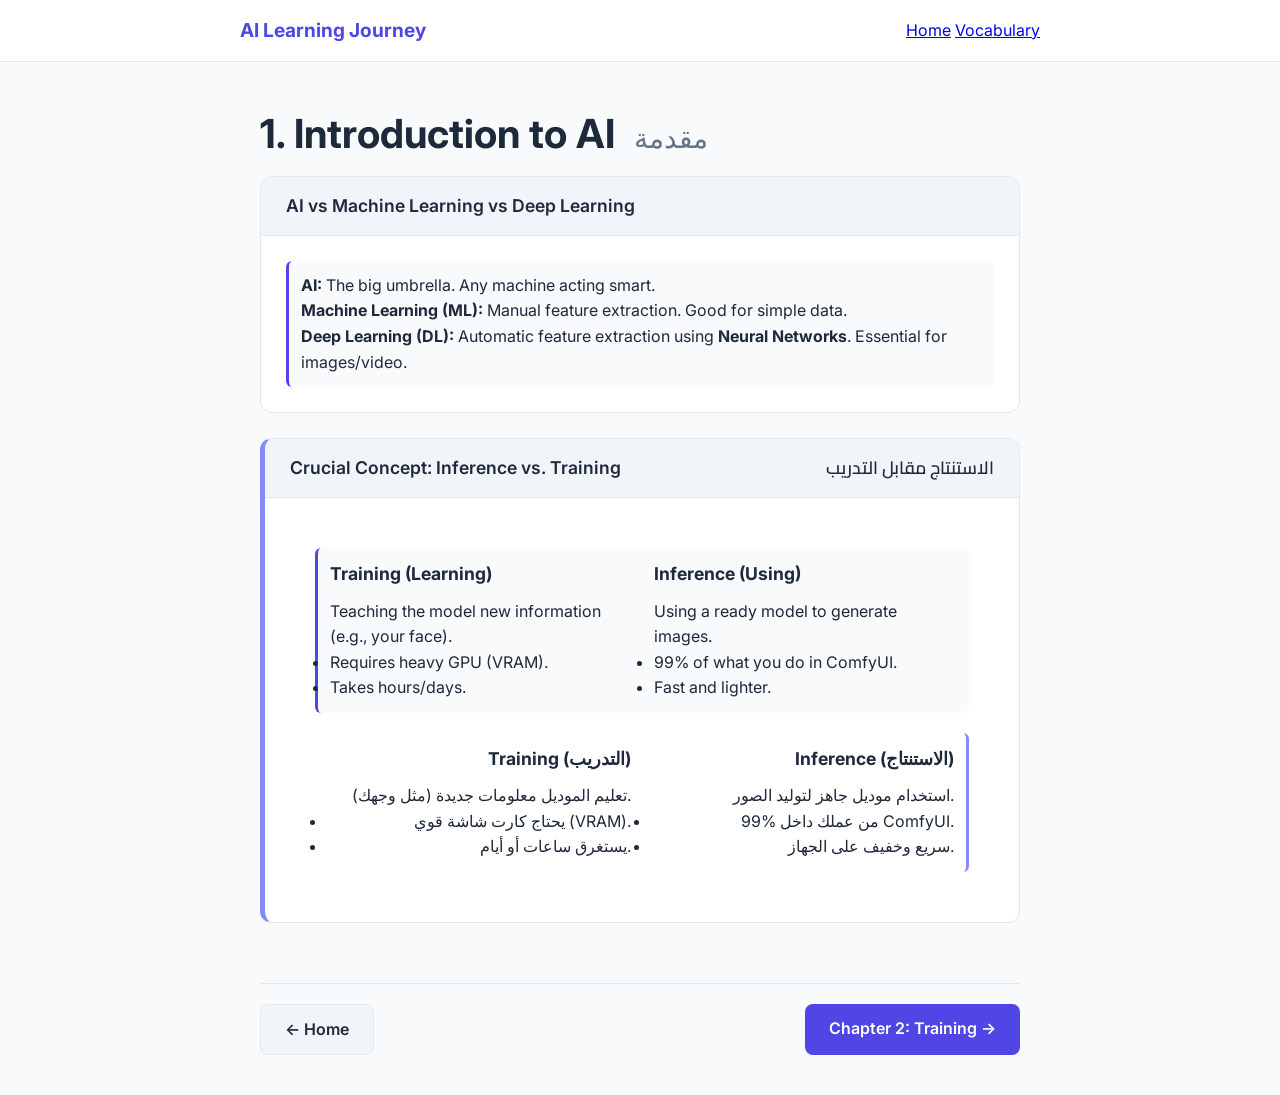
==== 01_Introduction.html @ 179438f7 "V1" ====
<!DOCTYPE html>
<html lang="en">

<head>
    <meta charset="UTF-8">
    <meta name="viewport" content="width=device-width, initial-scale=1.0">
    <title>Chapter 1: Introduction - AI Learning Journey</title>
    <link rel="preconnect" href="https://fonts.googleapis.com">
    <link rel="preconnect" href="https://fonts.gstatic.com" crossorigin>
    <link
        href="https://fonts.googleapis.com/css2?family=Cairo:wght@400;600;700&family=Inter:wght@400;600;700&display=swap"
        rel="stylesheet">
    <link rel="stylesheet" href="styles.css">
</head>

<body>

    <nav class="navbar">
        <div class="nav-container">
            <a href="index.html" class="nav-logo">AI Learning Journey</a>
            <div class="nav-links">
                <a href="index.html">Home</a>
                <a href="vocabulary.html">Vocabulary</a>
            </div>
        </div>
    </nav>

    <div class="container">

        <h1>1. Introduction to AI <span class="arabic-title">مقدمة</span></h1>

        <div class="card">
            <div class="card-header">
                <span class="card-title">AI vs Machine Learning vs Deep Learning</span>
            </div>
            <div class="card-content">
                <div class="lang-section en">
                    <p><strong>AI:</strong> The big umbrella. Any machine acting smart.</p>
                    <p><strong>Machine Learning (ML):</strong> Manual feature extraction. Good for simple data.</p>
                    <p><strong>Deep Learning (DL):</strong> Automatic feature extraction using <strong>Neural
                            Networks</strong>. Essential for images/video.</p>
                </div>
            </div>
        </div>

        <!-- Inference vs Training -->
        <div class="card" style="border-left: 5px solid var(--secondary-color);">
            <div class="card-header">
                <span class="card-title">Crucial Concept: Inference vs. Training</span>
                <span class="card-title arabic-text">الاستنتاج مقابل التدريب</span>
            </div>
            <div class="card-content">
                <div class="card-content">
                    <!-- English -->
                    <div class="lang-section en">
                        <div style="display: grid; grid-template-columns: 1fr 1fr; gap: 20px;">
                            <div>
                                <h4>Training (Learning)</h4>
                                <p class="definition">Teaching the model new information (e.g., your face).</p>
                                <ul>
                                    <li>Requires heavy GPU (VRAM).</li>
                                    <li>Takes hours/days.</li>
                                </ul>
                            </div>
                            <div>
                                <h4>Inference (Using)</h4>
                                <p class="definition">Using a ready model to generate images.</p>
                                <ul>
                                    <li>99% of what you do in ComfyUI.</li>
                                    <li>Fast and lighter.</li>
                                </ul>
                            </div>
                        </div>
                    </div>
                    <!-- Arabic -->
                    <div class="lang-section ar">
                        <div style="display: grid; grid-template-columns: 1fr 1fr; gap: 20px;">
                            <div>
                                <h4>Training (التدريب)</h4>
                                <p class="definition">تعليم الموديل معلومات جديدة (مثل وجهك).</p>
                                <ul>
                                    <li>يحتاج كارت شاشة قوي (VRAM).</li>
                                    <li>يستغرق ساعات أو أيام.</li>
                                </ul>
                            </div>
                            <div>
                                <h4>Inference (الاستنتاج)</h4>
                                <p class="definition">استخدام موديل جاهز لتوليد الصور.</p>
                                <ul>
                                    <li>99% من عملك داخل ComfyUI.</li>
                                    <li>سريع وخفيف على الجهاز.</li>
                                </ul>
                            </div>
                        </div>
                    </div>
                </div>
            </div>
        </div>

        <!-- Navigation Buttons -->
        <div class="nav-buttons">
            <a href="index.html" class="btn-nav btn-prev">← Home</a>
            <a href="02_Training_Concepts.html" class="btn-nav btn-next">Chapter 2: Training →</a>
        </div>

    </div>

</body>

</html>
---- styles.css ----
:root {
    --primary-color: #4f46e5;
    --secondary-color: #818cf8;
    --background-color: #f8fafc;
    --surface-color: #ffffff;
    --text-main: #1e293b;
    --text-muted: #64748b;
    --border-color: #e2e8f0;
}

* {
    box-sizing: border-box;
    margin: 0;
    padding: 0;
}

body {
    font-family: 'Inter', sans-serif;
    background-color: var(--background-color);
    color: var(--text-main);
    line-height: 1.6;
    display: block;
    /* Reverted from flex */
}

/* Navbar */
.navbar {
    background-color: var(--surface-color);
    border-bottom: 1px solid var(--border-color);
    padding: 15px 20px;
    position: sticky;
    top: 0;
    z-index: 100;
}

.nav-container {
    max-width: 800px;
    margin: 0 auto;
    display: flex;
    justify-content: space-between;
    align-items: center;
}

.nav-logo {
    font-weight: 700;
    font-size: 1.2rem;
    color: var(--primary-color);
    text-decoration: none;
}

/* Main Container */
.container {
    max-width: 800px;
    margin: 40px auto;
    padding: 0 20px;
}

/* Typography */
h1 {
    font-size: 2.5rem;
    margin-bottom: 10px;
    color: var(--text-main);
}

h2 {
    font-size: 1.8rem;
    margin-top: 50px;
    margin-bottom: 20px;
    border-bottom: 2px solid var(--border-color);
    padding-bottom: 15px;
    color: var(--text-main);
}

h3 {
    font-size: 1.4rem;
    margin-top: 30px;
    margin-bottom: 15px;
    color: var(--primary-color);
}

h4 {
    font-size: 1.1rem;
    margin-bottom: 10px;
    color: var(--text-main);
}

.arabic-text {
    font-family: 'Cairo', sans-serif;
    direction: rtl;
}

.arabic-title {
    display: inline-block;
    font-size: 0.7em;
    color: var(--text-muted);
    margin-left: 10px;
    font-weight: 400;
}

/* Cards */
.card {
    background: var(--surface-color);
    border: 1px solid var(--border-color);
    border-radius: 12px;
    margin-bottom: 25px;
    overflow: hidden;
    transition: transform 0.2s ease, box-shadow 0.2s ease;
}

.card:hover {
    transform: translateY(-2px);
    box-shadow: 0 10px 15px -3px rgb(0 0 0 / 0.1);
}

.card-header {
    background-color: #f1f5f9;
    padding: 15px 25px;
    border-bottom: 1px solid var(--border-color);
    display: flex;
    justify-content: space-between;
    align-items: center;
}

.card-title {
    font-weight: 600;
    font-size: 1.1rem;
}

.card-content {
    padding: 25px;
    display: flex;
    flex-direction: column;
    gap: 20px;
}

.lang-section {
    padding: 12px;
    border-radius: 6px;
}

.lang-section.en {
    border-left: 3px solid var(--primary-color);
    background: #f8fafc;
}

.lang-section.ar {
    border-right: 3px solid var(--secondary-color);
    background: #fff;
    text-align: right;
}

.highlight {
    background-color: #fef08a;
    padding: 0 4px;
    border-radius: 2px;
}

.example-box {
    background-color: #eff6ff;
    border: 1px dashed #60a5fa;
    padding: 15px;
    border-radius: 6px;
    margin-top: 10px;
    font-family: monospace;
    color: #1e40af;
}

/* Vocabulary Table */
table {
    width: 100%;
    border-collapse: collapse;
    background: white;
    border-radius: 8px;
    overflow: hidden;
    box-shadow: 0 1px 3px 0 rgb(0 0 0 / 0.1);
    margin-bottom: 20px;
}

th,
td {
    padding: 12px 15px;
    border-bottom: 1px solid var(--border-color);
    text-align: left;
}

th {
    background-color: var(--primary-color);
    /* Restored blue header */
    color: white;
    font-weight: 600;
}

th.ar,
td.ar-meaning {
    text-align: right;
    font-family: 'Cairo', sans-serif;
}

.term {
    font-weight: 700;
    color: var(--primary-color);
}

/* Helper Buttons */
.btn {
    display: inline-block;
    padding: 10px 20px;
    background: white;
    border: 1px solid var(--border-color);
    border-radius: 6px;
    text-decoration: none;
    color: var(--text-main);
    font-weight: 500;
    transition: all 0.2s;
}

.btn:hover {
    background: #f8fafc;
    border-color: #cbd5e1;
}

.btn-primary {
    background: var(--primary-color);
    color: white;
    border: none;
}

.btn-primary:hover {
    background: #4338ca;
}

/* Note-Taking System Styles */
.note-section {
    border-left: 4px solid var(--primary-color);
    padding-left: 20px;
    margin-bottom: 30px;
}

.note-summary {
    background-color: #f8fafc;
    padding: 15px;
    border-radius: 8px;
    font-style: italic;
    color: var(--text-muted);
    margin-bottom: 15px;
    border: 1px solid var(--border-color);
}

.note-concepts {
    margin-bottom: 15px;
}

.note-concepts ul {
    list-style: none;
    padding-left: 0;
}

.note-concepts li {
    position: relative;
    padding-left: 25px;
    margin-bottom: 8px;
}

.note-concepts li::before {
    content: "•";
    color: var(--primary-color);
    font-weight: bold;
    position: absolute;
    left: 5px;
    font-size: 1.2em;
}

.note-example {
    background-color: #eff6ff;
    border-left: 4px solid #60a5fa;
    padding: 15px;
    border-radius: 0 8px 8px 0;
    margin-top: 15px;
}

.note-terms {
    margin-top: 15px;
    padding-top: 15px;
    border-top: 1px dashed var(--border-color);
    font-size: 0.9em;
}

.highlight-term {
    background-color: #e0e7ff;
    color: var(--primary-color);
    padding: 2px 6px;
    border-radius: 4px;
    font-weight: 600;
}

/* Navigation Buttons (Multi-Page) */
.nav-buttons {
    display: flex;
    justify-content: space-between;
    margin-top: 60px;
    padding-top: 20px;
    border-top: 1px solid var(--border-color);
}

.btn-nav {
    display: inline-block;
    padding: 12px 24px;
    border-radius: 8px;
    text-decoration: none;
    font-weight: 600;
    transition: transform 0.2s, box-shadow 0.2s;
}

.btn-next {
    background-color: var(--primary-color);
    color: white;
    margin-left: auto;
    /* Push to right if alone */
}

.btn-prev {
    background-color: #f1f5f9;
    color: var(--text-color);
    border: 1px solid var(--border-color);
}

.btn-nav:hover {
    transform: translateY(-2px);
    box-shadow: 0 4px 12px rgba(0, 0, 0, 0.1);
}
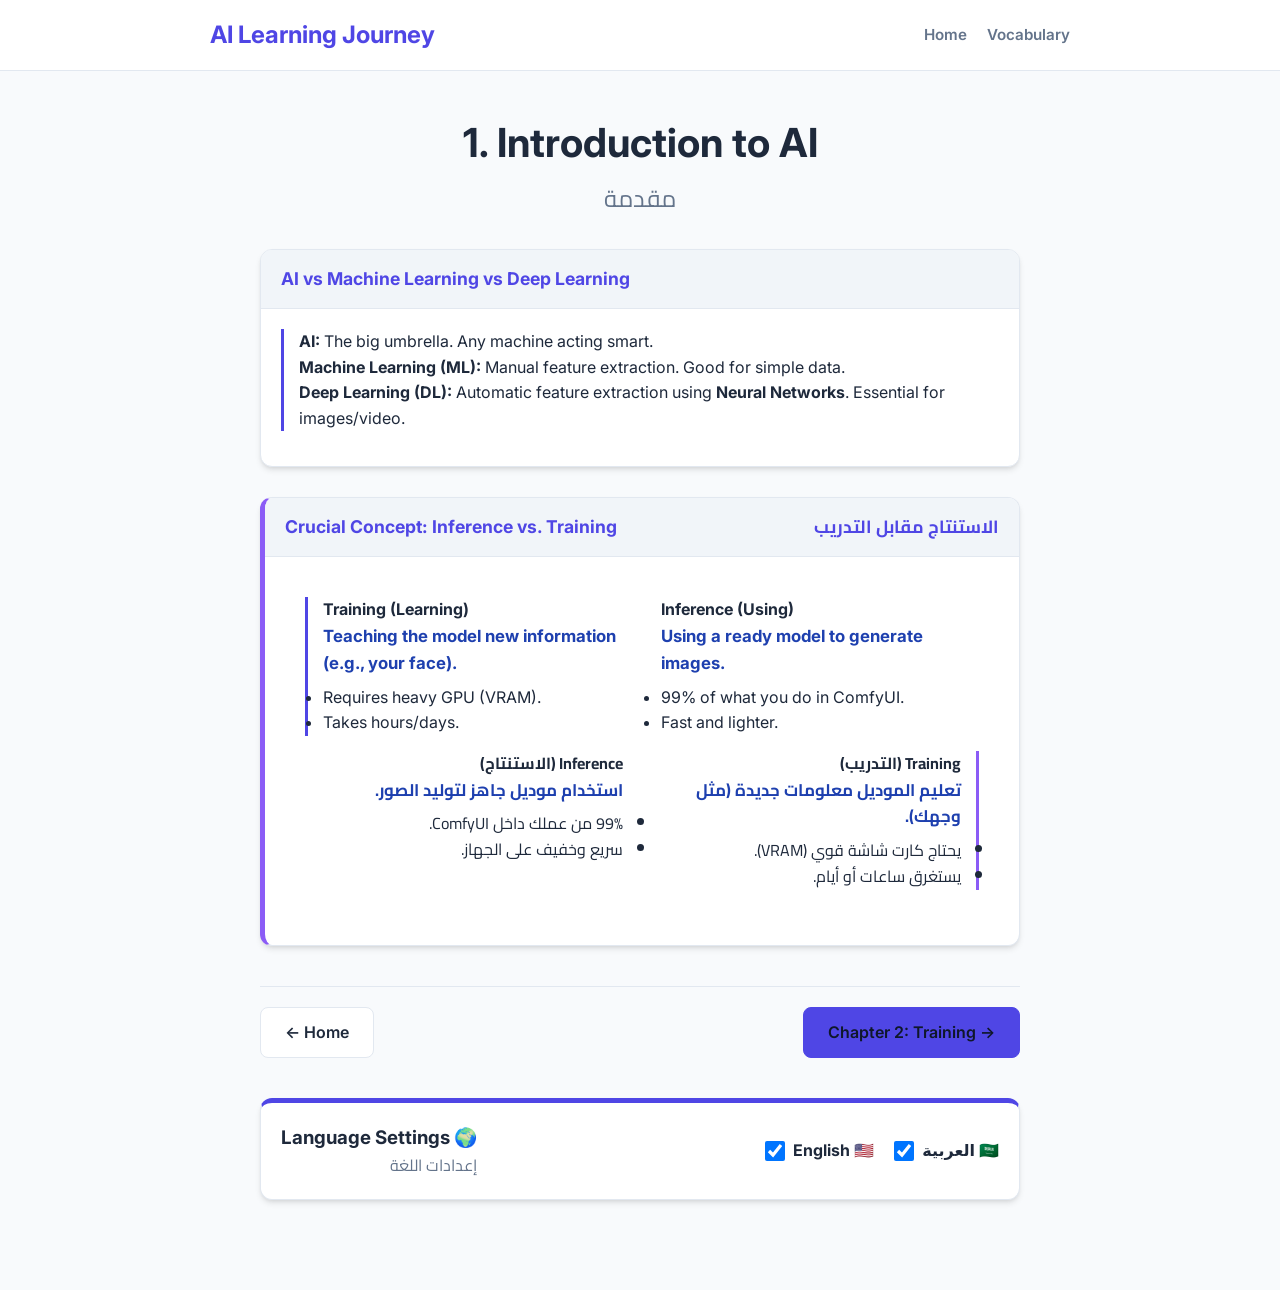
==== commit b913836d: "S2_L1_Done" ====
--- a/01_Introduction.html
+++ b/01_Introduction.html
@@ -103,8 +103,47 @@
             <a href="02_Training_Concepts.html" class="btn-nav btn-next">Chapter 2: Training →</a>
         </div>
 
+        <!-- Language Settings -->
+        <div class="card" style="margin-top: 40px; border-top: 5px solid var(--primary-color); padding: 20px;">
+            <div style="display: flex; justify-content: space-between; align-items: center;">
+                <div>
+                    <h3 style="margin: 0;">Language Settings 🌍</h3>
+                    <p class="arabic-text" style="margin: 0; color: var(--text-muted);">إعدادات اللغة</p>
+                </div>
+                <div style="display: flex; gap: 20px;">
+                    <label style="cursor: pointer; display: flex; align-items: center; gap: 8px; font-weight: bold;">
+                        <input type="checkbox" id="toggle-en" checked style="width: 20px; height: 20px;">
+                        English 🇺🇸
+                    </label>
+                    <label style="cursor: pointer; display: flex; align-items: center; gap: 8px; font-weight: bold;">
+                        <input type="checkbox" id="toggle-ar" checked style="width: 20px; height: 20px;">
+                        العربية 🇸🇦
+                    </label>
+                </div>
+            </div>
+        </div>
+
     </div>
 
+    <!-- Persistent Language Script -->
+    <script>
+        const enCheckbox = document.getElementById('toggle-en');
+        const arCheckbox = document.getElementById('toggle-ar');
+        const body = document.body;
+
+        function applyLanguageSettings() {
+            const showEn = localStorage.getItem('show-en') !== 'false';
+            const showAr = localStorage.getItem('show-ar') !== 'false';
+            enCheckbox.checked = showEn;
+            arCheckbox.checked = showAr;
+            if (!showEn) body.classList.add('hide-en'); else body.classList.remove('hide-en');
+            if (!showAr) body.classList.add('hide-ar'); else body.classList.remove('hide-ar');
+        }
+
+        enCheckbox.addEventListener('change', (e) => { localStorage.setItem('show-en', e.target.checked); applyLanguageSettings(); });
+        arCheckbox.addEventListener('change', (e) => { localStorage.setItem('show-ar', e.target.checked); applyLanguageSettings(); });
+        applyLanguageSettings();
+    </script>
 </body>
 
 </html>
--- a/styles.css
+++ b/styles.css
@@ -1,11 +1,29 @@
 :root {
+    /* Clean Light Theme Palette */
     --primary-color: #4f46e5;
-    --secondary-color: #818cf8;
-    --background-color: #f8fafc;
-    --surface-color: #ffffff;
+    /* Indigo 600 */
+    --primary-hover: #4338ca;
+    /* Indigo 700 */
+    --secondary-color: #8b5cf6;
+    /* Violet 500 */
+    --secondary-hover: #7c3aed;
+
+    --bg-main: #f8fafc;
+    /* Slate 50 (Light Grey) */
+    --bg-card: #ffffff;
+    /* White */
+    --bg-card-hover: #ffffff;
+
     --text-main: #1e293b;
+    /* Slate 800 (Dark Grey) */
     --text-muted: #64748b;
+    /* Slate 500 */
     --border-color: #e2e8f0;
+    /* Slate 200 */
+
+    --shadow-sm: 0 1px 2px 0 rgb(0 0 0 / 0.05);
+    --shadow-md: 0 4px 6px -1px rgb(0 0 0 / 0.1), 0 2px 4px -2px rgb(0 0 0 / 0.1);
+    --shadow-lg: 0 10px 15px -3px rgb(0 0 0 / 0.1), 0 4px 6px -4px rgb(0 0 0 / 0.1);
 }
 
 * {
@@ -15,37 +33,74 @@
 }
 
 body {
-    font-family: 'Inter', sans-serif;
-    background-color: var(--background-color);
+    font-family: 'Inter', system-ui, -apple-system, sans-serif;
+    background-color: var(--bg-main);
     color: var(--text-main);
     line-height: 1.6;
-    display: block;
-    /* Reverted from flex */
+    padding-bottom: 50px;
+}
+
+h1,
+h2,
+h3,
+h4,
+h5,
+h6 {
+    color: var(--text-main);
+}
+
+.arabic-title,
+.arabic-text {
+    font-family: 'Cairo', sans-serif;
 }
 
 /* Navbar */
 .navbar {
-    background-color: var(--surface-color);
+    background-color: rgba(255, 255, 255, 0.9);
+    backdrop-filter: blur(10px);
     border-bottom: 1px solid var(--border-color);
-    padding: 15px 20px;
     position: sticky;
     top: 0;
     z-index: 100;
+    padding: 1rem 0;
 }
 
 .nav-container {
-    max-width: 800px;
+    max-width: 900px;
     margin: 0 auto;
+    padding: 0 20px;
     display: flex;
     justify-content: space-between;
     align-items: center;
 }
 
 .nav-logo {
+    font-size: 1.5rem;
     font-weight: 700;
-    font-size: 1.2rem;
     color: var(--primary-color);
     text-decoration: none;
+    transition: color 0.3s;
+}
+
+.nav-logo:hover {
+    color: var(--primary-hover);
+}
+
+.nav-links {
+    display: flex;
+    gap: 20px;
+}
+
+.nav-links a {
+    color: var(--text-muted);
+    text-decoration: none;
+    font-weight: 600;
+    font-size: 0.95rem;
+    transition: color 0.3s;
+}
+
+.nav-links a:hover {
+    color: var(--primary-color);
 }
 
 /* Main Container */
@@ -55,66 +110,42 @@
     padding: 0 20px;
 }
 
-/* Typography */
 h1 {
     font-size: 2.5rem;
-    margin-bottom: 10px;
-    color: var(--text-main);
-}
-
-h2 {
-    font-size: 1.8rem;
-    margin-top: 50px;
-    margin-bottom: 20px;
-    border-bottom: 2px solid var(--border-color);
-    padding-bottom: 15px;
-    color: var(--text-main);
-}
-
-h3 {
-    font-size: 1.4rem;
-    margin-top: 30px;
-    margin-bottom: 15px;
-    color: var(--primary-color);
-}
-
-h4 {
-    font-size: 1.1rem;
-    margin-bottom: 10px;
-    color: var(--text-main);
-}
-
-.arabic-text {
-    font-family: 'Cairo', sans-serif;
-    direction: rtl;
-}
-
-.arabic-title {
-    display: inline-block;
-    font-size: 0.7em;
-    color: var(--text-muted);
-    margin-left: 10px;
+    margin-bottom: 30px;
+    text-align: center;
+    color: var(--text-main);
+}
+
+h1 .arabic-title {
+    display: block;
+    font-size: 1.5rem;
+    margin-top: 5px;
+    color: var(--text-muted);
     font-weight: 400;
 }
 
 /* Cards */
 .card {
-    background: var(--surface-color);
+    background-color: var(--bg-card);
     border: 1px solid var(--border-color);
     border-radius: 12px;
-    margin-bottom: 25px;
+    padding: 0;
+    margin-bottom: 30px;
+    box-shadow: var(--shadow-md);
     overflow: hidden;
-    transition: transform 0.2s ease, box-shadow 0.2s ease;
+    transition: transform 0.2s, box-shadow 0.2s;
 }
 
 .card:hover {
     transform: translateY(-2px);
-    box-shadow: 0 10px 15px -3px rgb(0 0 0 / 0.1);
+    box-shadow: var(--shadow-lg);
 }
 
 .card-header {
     background-color: #f1f5f9;
-    padding: 15px 25px;
+    /* Light Grey Header */
+    padding: 15px 20px;
     border-bottom: 1px solid var(--border-color);
     display: flex;
     justify-content: space-between;
@@ -122,209 +153,286 @@
 }
 
 .card-title {
-    font-weight: 600;
+    font-weight: 700;
     font-size: 1.1rem;
+    color: var(--primary-color);
+}
+
+.arabic-text {
+    font-family: 'Cairo', sans-serif;
+    direction: rtl;
 }
 
 .card-content {
-    padding: 25px;
-    display: flex;
-    flex-direction: column;
-    gap: 20px;
-}
-
+    padding: 20px;
+}
+
+/* Language Sections */
 .lang-section {
-    padding: 12px;
-    border-radius: 6px;
+    margin-bottom: 15px;
 }
 
 .lang-section.en {
     border-left: 3px solid var(--primary-color);
-    background: #f8fafc;
+    padding-left: 15px;
 }
 
 .lang-section.ar {
     border-right: 3px solid var(--secondary-color);
-    background: #fff;
+    padding-right: 15px;
     text-align: right;
-}
-
-.highlight {
-    background-color: #fef08a;
-    padding: 0 4px;
-    border-radius: 2px;
-}
-
+    direction: rtl;
+    font-family: 'Cairo', sans-serif;
+}
+
+/* Note System Styles */
+.note-summary {
+    background-color: rgba(59, 130, 246, 0.1);
+    padding: 15px;
+    border-radius: 8px;
+    font-style: italic;
+    color: var(--text-muted);
+    margin-bottom: 15px;
+    border: 1px solid rgba(59, 130, 246, 0.2);
+}
+
+.note-summary strong {
+    color: var(--primary-color);
+}
+
+.note-concepts {
+    margin-top: 15px;
+}
+
+.note-concepts h4 {
+    color: var(--text-main);
+    margin-bottom: 10px;
+    font-size: 1rem;
+    text-transform: uppercase;
+    letter-spacing: 0.05em;
+    opacity: 0.8;
+}
+
+.note-concepts ul {
+    list-style-type: none;
+    padding: 0;
+}
+
+.note-concepts li {
+    margin-bottom: 8px;
+    position: relative;
+    padding-left: 20px;
+    color: var(--text-muted);
+}
+
+.ar .note-concepts li {
+    padding-left: 0;
+    padding-right: 20px;
+}
+
+.note-concepts li::before {
+    content: "•";
+    color: var(--primary-color);
+    font-weight: bold;
+    position: absolute;
+    left: 0;
+    top: 0;
+    /* Align with top of line */
+    font-size: 1.2em;
+    line-height: 1.6;
+    /* Match body line-height */
+}
+
+.ar .note-concepts li::before {
+    left: auto;
+    right: 0;
+    /* Move to right for Arabic */
+}
+
+.ar .note-concepts li {
+    padding-left: 0;
+    padding-right: 20px;
+    /* Add space on right for bullet */
+}
+
+/* Definition/Example Box */
 .example-box {
     background-color: #eff6ff;
-    border: 1px dashed #60a5fa;
+    /* Light Blue Background */
+    border: 1px solid #bfdbfe;
+    border-left: 4px solid var(--secondary-color);
     padding: 15px;
     border-radius: 6px;
-    margin-top: 10px;
-    font-family: monospace;
+    margin-top: 15px;
+    color: #1e3a8a;
+    /* Dark Blue Text for Contrast */
+}
+
+.ar .example-box {
+    border-left: none;
+    border-right: 4px solid var(--secondary-color);
+}
+
+.definition {
     color: #1e40af;
-}
-
-/* Vocabulary Table */
+    /* Explicit Dark Blue for headers */
+    font-size: 1.05em;
+    font-weight: 700;
+    margin-bottom: 0.5rem;
+}
+
+/* Table Style (Dark Mode) */
 table {
     width: 100%;
     border-collapse: collapse;
-    background: white;
+    background-color: var(--bg-card);
     border-radius: 8px;
     overflow: hidden;
-    box-shadow: 0 1px 3px 0 rgb(0 0 0 / 0.1);
-    margin-bottom: 20px;
-}
-
-th,
+    box-shadow: var(--shadow-md);
+    margin-top: 10px;
+}
+
+th {
+    background-color: rgba(255, 255, 255, 0.05);
+    color: var(--text-main);
+    padding: 12px 15px;
+    text-align: left;
+    font-weight: 600;
+    border-bottom: 1px solid var(--border-color);
+}
+
 td {
     padding: 12px 15px;
     border-bottom: 1px solid var(--border-color);
-    text-align: left;
-}
-
-th {
+    color: var(--text-muted);
+}
+
+tr:last-child td {
+    border-bottom: none;
+}
+
+tr:hover td {
+    background-color: var(--bg-card-hover);
+    color: var(--text-main);
+}
+
+.term {
+    font-weight: 600;
+    color: var(--primary-color);
+}
+
+.ar-meaning {
+    font-family: 'Cairo', sans-serif;
+    direction: rtl;
+    color: var(--secondary-color);
+}
+
+/* Buttons */
+.start-btn {
+    display: inline-block;
     background-color: var(--primary-color);
-    /* Restored blue header */
-    color: white;
-    font-weight: 600;
-}
-
-th.ar,
-td.ar-meaning {
-    text-align: right;
-    font-family: 'Cairo', sans-serif;
-}
-
-.term {
-    font-weight: 700;
-    color: var(--primary-color);
-}
-
-/* Helper Buttons */
-.btn {
-    display: inline-block;
+    color: #0f172a;
     padding: 10px 20px;
-    background: white;
-    border: 1px solid var(--border-color);
     border-radius: 6px;
     text-decoration: none;
-    color: var(--text-main);
-    font-weight: 500;
+    font-weight: 700;
     transition: all 0.2s;
 }
 
-.btn:hover {
-    background: #f8fafc;
-    border-color: #cbd5e1;
-}
-
-.btn-primary {
-    background: var(--primary-color);
-    color: white;
-    border: none;
-}
-
-.btn-primary:hover {
-    background: #4338ca;
-}
-
-/* Note-Taking System Styles */
-.note-section {
-    border-left: 4px solid var(--primary-color);
-    padding-left: 20px;
-    margin-bottom: 30px;
-}
-
-.note-summary {
-    background-color: #f8fafc;
-    padding: 15px;
-    border-radius: 8px;
-    font-style: italic;
-    color: var(--text-muted);
-    margin-bottom: 15px;
-    border: 1px solid var(--border-color);
-}
-
-.note-concepts {
-    margin-bottom: 15px;
-}
-
-.note-concepts ul {
-    list-style: none;
-    padding-left: 0;
-}
-
-.note-concepts li {
-    position: relative;
-    padding-left: 25px;
-    margin-bottom: 8px;
-}
-
-.note-concepts li::before {
-    content: "•";
-    color: var(--primary-color);
-    font-weight: bold;
-    position: absolute;
-    left: 5px;
-    font-size: 1.2em;
-}
-
-.note-example {
-    background-color: #eff6ff;
-    border-left: 4px solid #60a5fa;
-    padding: 15px;
-    border-radius: 0 8px 8px 0;
-    margin-top: 15px;
-}
-
-.note-terms {
-    margin-top: 15px;
-    padding-top: 15px;
-    border-top: 1px dashed var(--border-color);
-    font-size: 0.9em;
-}
-
-.highlight-term {
-    background-color: #e0e7ff;
-    color: var(--primary-color);
-    padding: 2px 6px;
-    border-radius: 4px;
-    font-weight: 600;
-}
-
-/* Navigation Buttons (Multi-Page) */
+.start-btn:hover {
+    background-color: var(--primary-hover);
+    transform: translateY(-1px);
+    box-shadow: 0 4px 12px rgba(59, 130, 246, 0.3);
+}
+
+/* Navigation Buttons */
 .nav-buttons {
     display: flex;
     justify-content: space-between;
-    margin-top: 60px;
+    margin-top: 40px;
     padding-top: 20px;
     border-top: 1px solid var(--border-color);
 }
 
 .btn-nav {
-    display: inline-block;
+    background-color: var(--bg-card);
+    color: var(--text-main);
     padding: 12px 24px;
     border-radius: 8px;
     text-decoration: none;
     font-weight: 600;
-    transition: transform 0.2s, box-shadow 0.2s;
+    border: 1px solid var(--border-color);
+    transition: all 0.2s;
+    display: inline-flex;
+    align-items: center;
+}
+
+.btn-nav:hover {
+    background-color: var(--primary-color);
+    color: #0f172a;
+    border-color: var(--primary-color);
 }
 
 .btn-next {
+    margin-left: auto;
     background-color: var(--primary-color);
-    color: white;
-    margin-left: auto;
-    /* Push to right if alone */
-}
-
-.btn-prev {
-    background-color: #f1f5f9;
-    color: var(--text-color);
+    color: #0f172a;
+    border-color: var(--primary-color);
+}
+
+.btn-next:hover {
+    background-color: var(--primary-hover);
+}
+
+/* Chapter List (Index Page) */
+.chapter-list {
+    list-style: none;
+    padding: 0;
+}
+
+.chapter-item {
+    background-color: var(--bg-card);
     border: 1px solid var(--border-color);
-}
-
-.btn-nav:hover {
-    transform: translateY(-2px);
-    box-shadow: 0 4px 12px rgba(0, 0, 0, 0.1);
+    border-radius: 12px;
+    margin-bottom: 15px;
+    padding: 20px;
+    display: flex;
+    justify-content: space-between;
+    align-items: center;
+    transition: transform 0.2s, background-color 0.2s;
+}
+
+.chapter-item:hover {
+    background-color: var(--bg-card-hover);
+    transform: translateX(5px);
+    border-color: var(--primary-color);
+}
+
+.chapter-info h3 {
+    margin-bottom: 5px;
+    color: var(--text-main);
+}
+
+.chapter-info p {
+    color: var(--text-muted);
+    font-size: 0.9rem;
+    margin: 0;
+}
+
+/* Language Toggling Utilities */
+body.hide-ar .ar,
+body.hide-ar .arabic-text,
+body.hide-ar .arabic-title,
+body.hide-ar .ar-meaning {
+    display: none !important;
+}
+
+body.hide-en .en,
+body.hide-en .chapter-info p,
+/* Hide English descriptions */
+body.hide-en .definition strong,
+/* Hide English definitions headers */
+body.hide-en .card-title:not(.arabic-text) {
+    /* Attempt to hide English titles */
+    display: none !important;
 }
